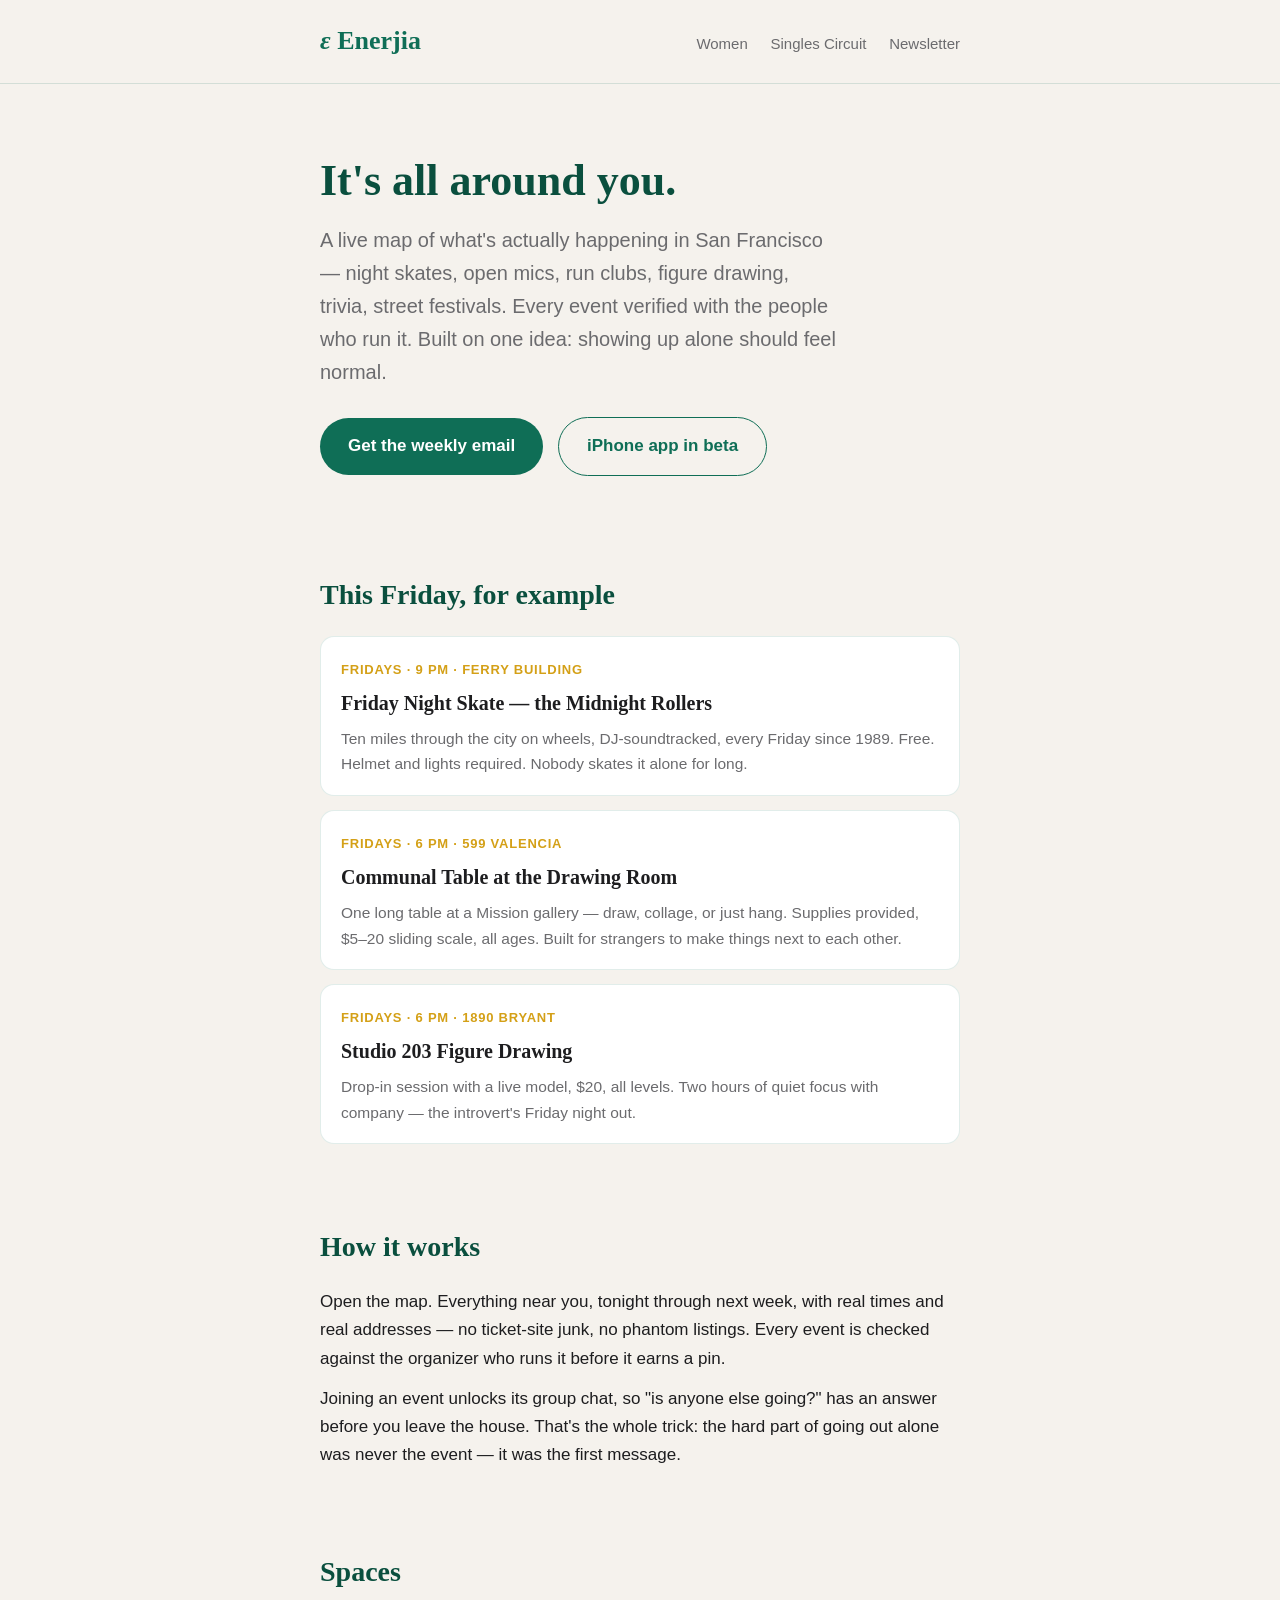
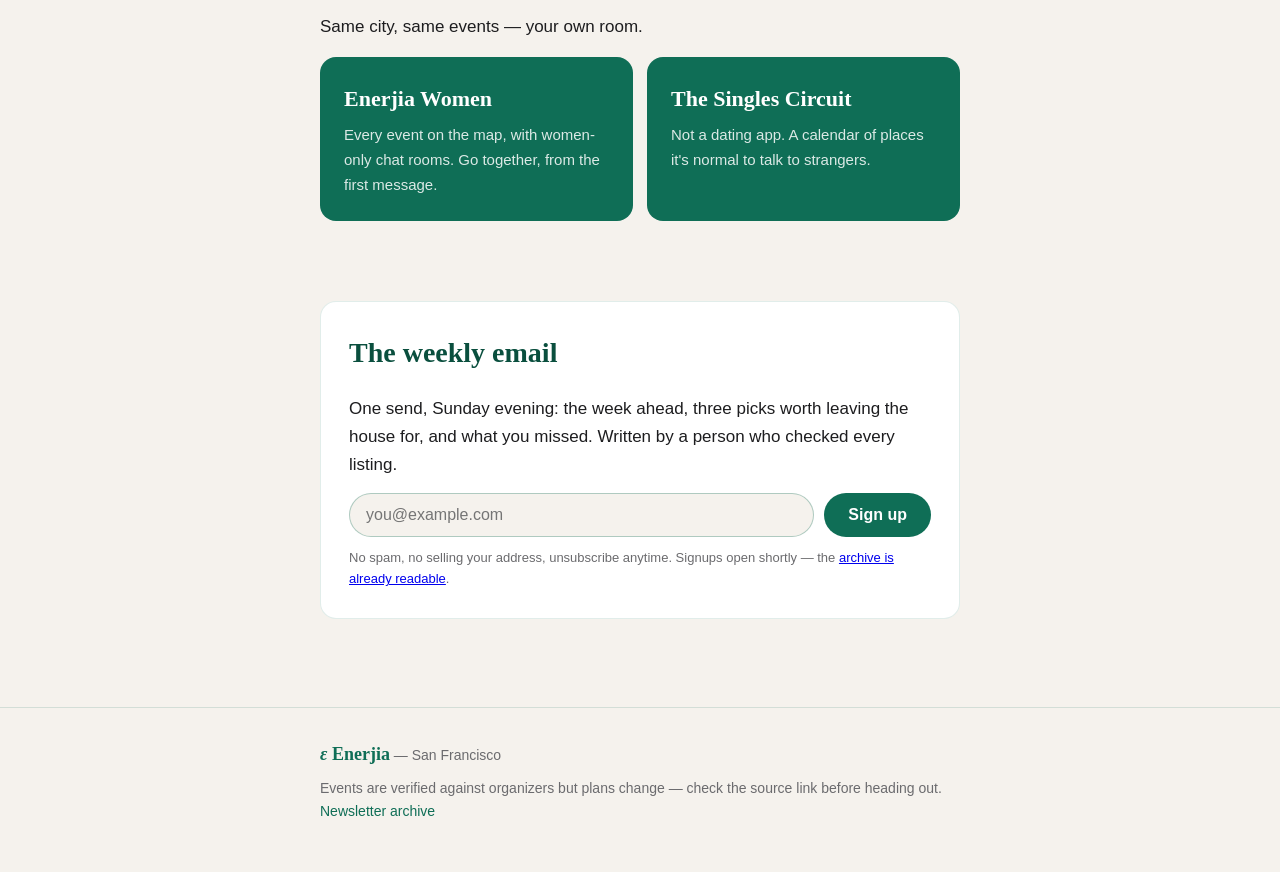
==== index.html @ 993fcb27 "Phase 1 site: home, community landing pages, newsletter archive Static HTML + stdlib Python generato" ====
<!DOCTYPE html>
<html lang="en">
<head>
<meta charset="utf-8">
<meta name="viewport" content="width=device-width, initial-scale=1">
<title>Enerjia — what's happening near you in San Francisco</title>
<meta name="description" content="A map of everything happening in San Francisco — run clubs, open mics, night skates, figure drawing, trivia, street festivals. Free to browse. Built so showing up alone feels normal.">
<!-- TODO(domain): set canonical + og:url once the domain is claimed -->
<link rel="stylesheet" href="style.css">
<script type="application/ld+json">
{
  "@context": "https://schema.org",
  "@type": "Organization",
  "name": "Enerjia",
  "description": "Map-first discovery of events in San Francisco.",
  "areaServed": "San Francisco, CA"
}
</script>
</head>
<body>

<header class="site">
  <div class="wrap">
    <a class="wordmark" href="./"><span class="eps">ε</span> Enerjia</a>
    <nav class="site">
      <a href="women.html">Women</a>
      <a href="singles.html">Singles Circuit</a>
      <a href="newsletter/">Newsletter</a>
    </nav>
  </div>
</header>

<main class="wrap">

  <div class="hero">
    <h1>It's all around you.</h1>
    <p class="lede">A live map of what's actually happening in San Francisco —
    night skates, open mics, run clubs, figure drawing, trivia, street
    festivals. Every event verified with the people who run it. Built on one
    idea: showing up alone should feel normal.</p>
    <!-- TODO(testflight): swap for the public TestFlight link, then the App Store link -->
    <a class="cta" href="#newsletter">Get the weekly email</a>
    <a class="cta secondary" href="#newsletter" style="margin-left:10px">iPhone app in beta</a>
  </div>

  <section>
    <h2>This Friday, for example</h2>
    <div class="picks">
      <div class="pick">
        <span class="when">Fridays · 9 PM · Ferry Building</span>
        <h3>Friday Night Skate — the Midnight Rollers</h3>
        <p>Ten miles through the city on wheels, DJ-soundtracked, every Friday
        since 1989. Free. Helmet and lights required. Nobody skates it alone
        for long.</p>
      </div>
      <div class="pick">
        <span class="when">Fridays · 6 PM · 599 Valencia</span>
        <h3>Communal Table at the Drawing Room</h3>
        <p>One long table at a Mission gallery — draw, collage, or just hang.
        Supplies provided, $5–20 sliding scale, all ages. Built for strangers
        to make things next to each other.</p>
      </div>
      <div class="pick">
        <span class="when">Fridays · 6 PM · 1890 Bryant</span>
        <h3>Studio 203 Figure Drawing</h3>
        <p>Drop-in session with a live model, $20, all levels. Two hours of
        quiet focus with company — the introvert's Friday night out.</p>
      </div>
    </div>
  </section>

  <section>
    <h2>How it works</h2>
    <p>Open the map. Everything near you, tonight through next week, with real
    times and real addresses — no ticket-site junk, no phantom listings. Every
    event is checked against the organizer who runs it before it earns a pin.</p>
    <p>Joining an event unlocks its group chat, so "is anyone else going?" has
    an answer before you leave the house. That's the whole trick: the hard part
    of going out alone was never the event — it was the first message.</p>
  </section>

  <section>
    <h2>Spaces</h2>
    <p>Same city, same events — your own room.</p>
    <div class="spaces" style="margin-top:16px">
      <a class="space" href="women.html">
        <h3>Enerjia Women</h3>
        <p>Every event on the map, with women-only chat rooms. Go together,
        from the first message.</p>
      </a>
      <a class="space" href="singles.html">
        <h3>The Singles Circuit</h3>
        <p>Not a dating app. A calendar of places it's normal to talk to
        strangers.</p>
      </a>
    </div>
  </section>

  <section id="newsletter">
    <div class="signup">
      <h2>The weekly email</h2>
      <p>One send, Sunday evening: the week ahead, three picks worth leaving
      the house for, and what you missed. Written by a person who checked
      every listing.</p>
      <!-- TODO(email): wire action to the chosen provider (Buttondown:
           https://buttondown.com/api/emails/embed-subscribe/USERNAME).
           Until then the button is disabled so nothing pretends to work. -->
      <form onsubmit="return false">
        <input type="email" placeholder="you@example.com" aria-label="Email address" disabled>
        <button disabled title="Signups open shortly">Sign up</button>
      </form>
      <p class="fine">No spam, no selling your address, unsubscribe anytime.
      Signups open shortly — the <a href="newsletter/">archive is already
      readable</a>.</p>
    </div>
  </section>

</main>

<footer class="site">
  <div class="wrap">
    <p><span class="wordmark" style="font-size:18px"><span class="eps">ε</span> Enerjia</span>
    — San Francisco</p>
    <p style="margin-top:8px">Events are verified against organizers but plans
    change — check the source link before heading out.
    <a href="newsletter/">Newsletter archive</a></p>
  </div>
</footer>

</body>
</html>
---- style.css ----
/* Enerjia web — same identity as the app: deep green #0F6E56, cream #F5F2ED,
   serif display. One file, no framework, loads in one round trip. */

:root {
  --green: #0F6E56;
  --green-dark: #0A4F3E;
  --cream: #F5F2ED;
  --ink: #1D1D1F;
  --muted: #6B6B6E;
  --gold: #D4A017;
}

* { margin: 0; padding: 0; box-sizing: border-box; }

body {
  background: var(--cream);
  color: var(--ink);
  font: 17px/1.65 -apple-system, BlinkMacSystemFont, "Segoe UI", Helvetica, Arial, sans-serif;
}

.wrap { max-width: 680px; margin: 0 auto; padding: 0 20px; }

h1, h2, h3, .wordmark { font-family: Georgia, "Times New Roman", serif; }

header.site {
  padding: 20px 0;
  border-bottom: 1px solid rgba(15, 110, 86, 0.15);
}
header.site .wrap {
  display: flex; align-items: baseline; justify-content: space-between;
  flex-wrap: wrap; gap: 8px;
}
.wordmark { font-size: 26px; font-weight: 700; color: var(--green); text-decoration: none; }
.wordmark .eps { font-style: italic; }
nav.site a {
  color: var(--muted); text-decoration: none; font-size: 15px; margin-left: 18px;
}
nav.site a:hover { color: var(--green); }

.hero { padding: 72px 0 56px; }
.hero h1 { font-size: 44px; line-height: 1.15; color: var(--green-dark); max-width: 560px; }
.hero p.lede { font-size: 20px; color: var(--muted); margin-top: 18px; max-width: 520px; }

.cta {
  display: inline-block; margin-top: 28px; background: var(--green); color: #fff;
  padding: 14px 28px; border-radius: 999px; text-decoration: none; font-weight: 600;
}
.cta:hover { background: var(--green-dark); }
.cta.secondary { background: transparent; color: var(--green); border: 1.5px solid var(--green); }

section { padding: 40px 0; }
section h2 { font-size: 28px; color: var(--green-dark); margin-bottom: 18px; }
section p + p { margin-top: 12px; }

.picks { display: grid; gap: 14px; margin-top: 8px; }
.pick {
  background: #fff; border-radius: 14px; padding: 18px 20px;
  border: 1px solid rgba(15, 110, 86, 0.12);
}
.pick .when { font-size: 13px; font-weight: 700; letter-spacing: 0.06em;
  text-transform: uppercase; color: var(--gold); }
.pick h3 { font-size: 20px; margin: 4px 0 6px; }
.pick p { color: var(--muted); font-size: 15.5px; }

.spaces { display: grid; gap: 14px; grid-template-columns: 1fr; }
@media (min-width: 560px) { .spaces { grid-template-columns: 1fr 1fr; } }
.space {
  display: block; background: var(--green); color: #fff; border-radius: 16px;
  padding: 24px; text-decoration: none;
}
.space:hover { background: var(--green-dark); }
.space h3 { font-size: 22px; margin-bottom: 6px; }
.space p { opacity: 0.85; font-size: 15px; }

.signup {
  background: #fff; border-radius: 16px; padding: 28px;
  border: 1px solid rgba(15, 110, 86, 0.12);
}
.signup form { display: flex; gap: 10px; margin-top: 14px; flex-wrap: wrap; }
.signup input[type="email"] {
  flex: 1; min-width: 220px; padding: 12px 16px; font-size: 16px;
  border: 1.5px solid rgba(15, 110, 86, 0.3); border-radius: 999px; background: var(--cream);
}
.signup button {
  background: var(--green); color: #fff; border: 0; padding: 12px 24px;
  border-radius: 999px; font-size: 16px; font-weight: 600; cursor: pointer;
}
.signup .fine { font-size: 13px; color: var(--muted); margin-top: 10px; }

article.issue h1 { font-size: 34px; color: var(--green-dark); margin: 40px 0 8px; }
article.issue h2 { font-size: 26px; color: var(--green-dark); margin: 32px 0 10px; }
article.issue h3 { font-size: 20px; color: var(--ink); margin: 22px 0 6px; }
article.issue p { margin: 12px 0; }
article.issue ul { margin: 12px 0 12px 24px; }
article.issue li { margin: 6px 0; }
article.issue hr { border: 0; border-top: 1px solid rgba(15, 110, 86, 0.15); margin: 28px 0; }
article.issue em { color: var(--muted); }
.issue-date { color: var(--muted); font-size: 15px; }

ul.archive { list-style: none; margin-top: 10px; }
ul.archive li {
  background: #fff; border: 1px solid rgba(15, 110, 86, 0.12);
  border-radius: 12px; margin-bottom: 10px;
}
ul.archive a { display: block; padding: 16px 20px; text-decoration: none; color: var(--ink); }
ul.archive a:hover { background: rgba(15, 110, 86, 0.05); }
ul.archive .date { color: var(--muted); font-size: 14px; }

footer.site {
  border-top: 1px solid rgba(15, 110, 86, 0.15);
  padding: 32px 0 48px; margin-top: 48px;
  color: var(--muted); font-size: 14px;
}
footer.site a { color: var(--green); text-decoration: none; }

.note {
  background: rgba(212, 160, 23, 0.1); border: 1px solid rgba(212, 160, 23, 0.35);
  border-radius: 10px; padding: 12px 16px; font-size: 14.5px; color: #7A5D0E;
}
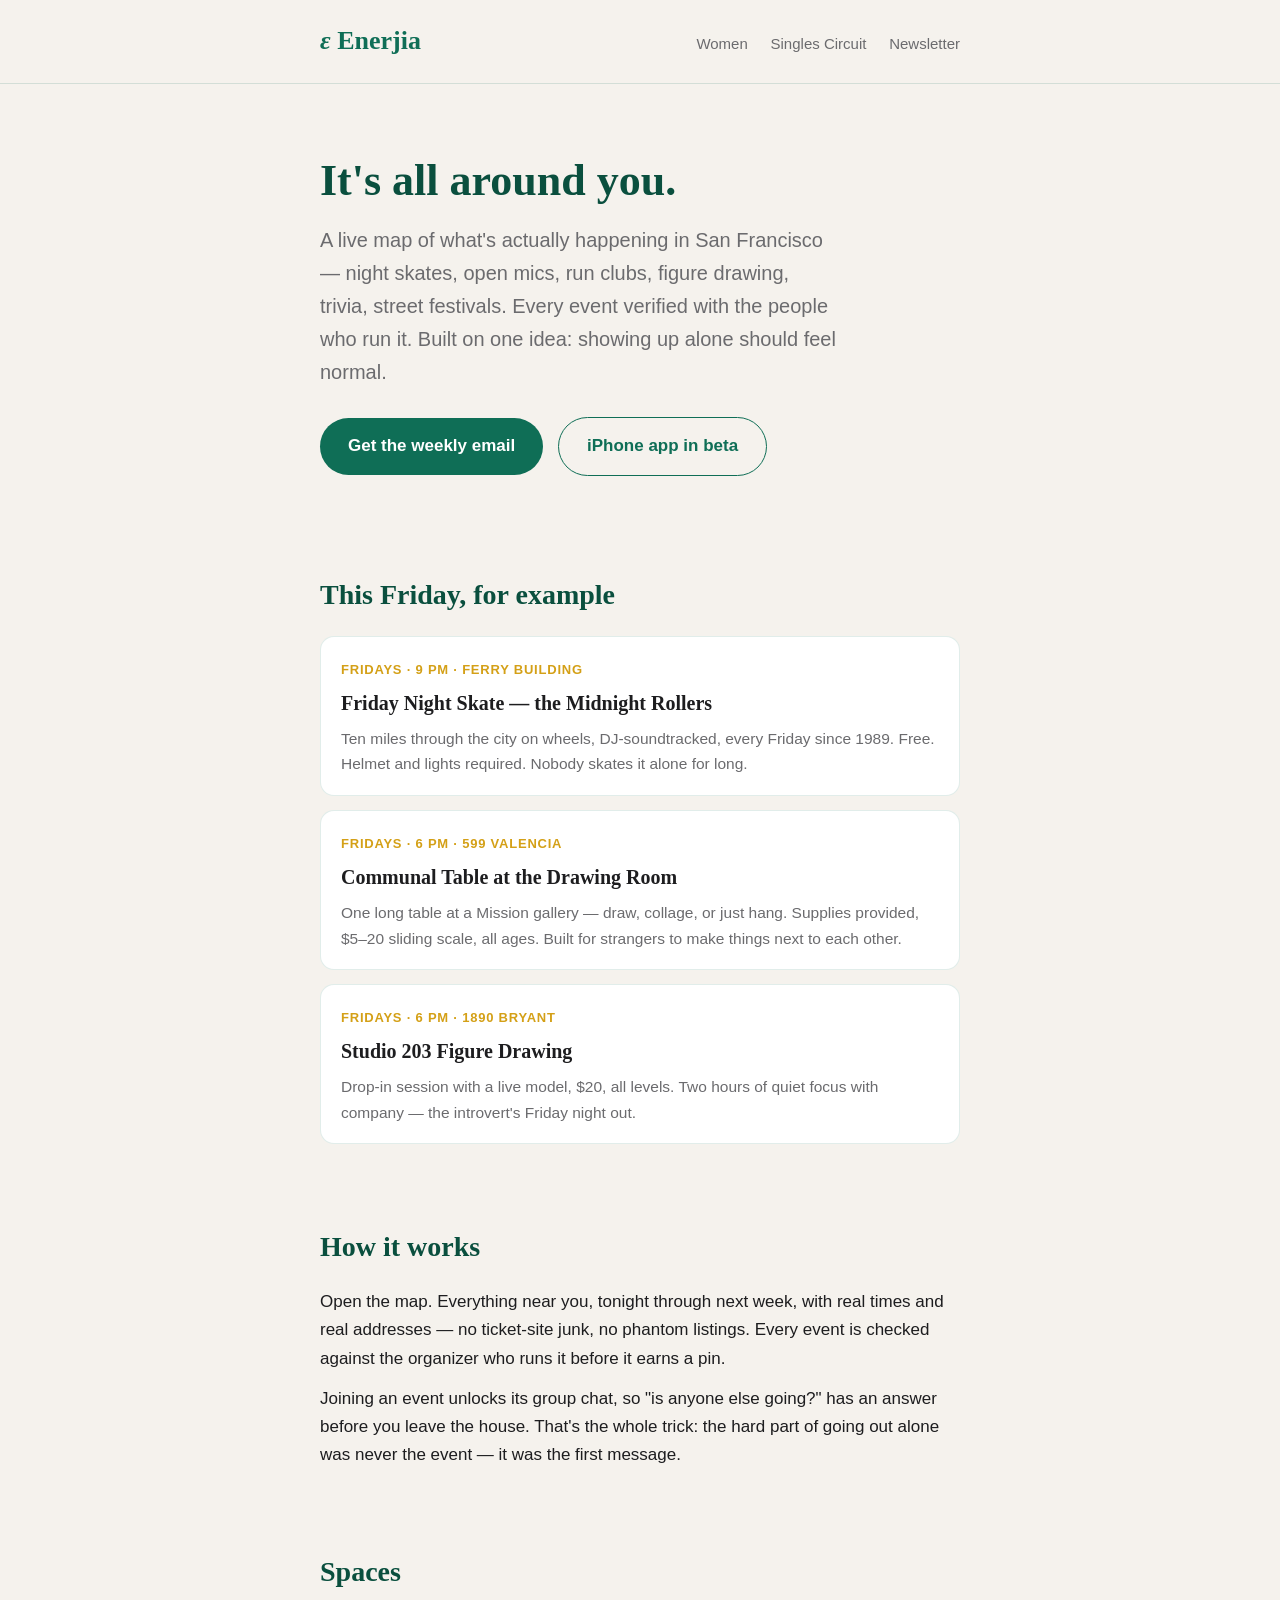
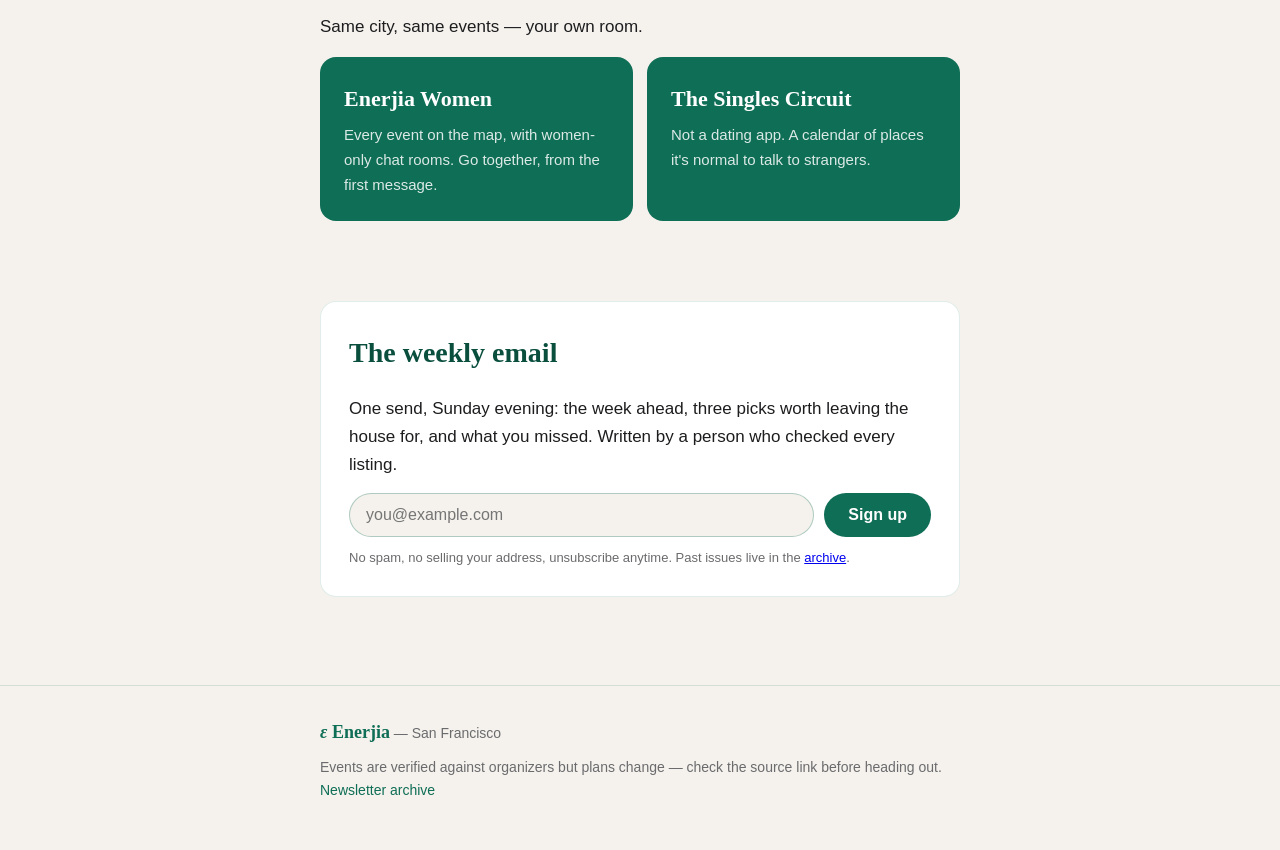
==== commit d169d677: "Wire newsletter signup to Buttondown (username: enerjia) Plain form POST per Buttondown docs - no JS" ====
--- a/index.html
+++ b/index.html
@@ -102,16 +102,19 @@
       <p>One send, Sunday evening: the week ahead, three picks worth leaving
       the house for, and what you missed. Written by a person who checked
       every listing.</p>
-      <!-- TODO(email): wire action to the chosen provider (Buttondown:
-           https://buttondown.com/api/emails/embed-subscribe/USERNAME).
-           Until then the button is disabled so nothing pretends to work. -->
-      <form onsubmit="return false">
-        <input type="email" placeholder="you@example.com" aria-label="Email address" disabled>
-        <button disabled title="Signups open shortly">Sign up</button>
+      <!-- Buttondown embed. A plain form POST on purpose: their endpoint
+           sometimes redirects new subscribers through CAPTCHA/validation,
+           which fetch()-style submits would break. Username must match the
+           Buttondown account exactly. -->
+      <form action="https://buttondown.com/api/emails/embed-subscribe/enerjia"
+            method="post" class="embeddable-buttondown-form">
+        <input type="email" name="email" placeholder="you@example.com"
+               aria-label="Email address" required>
+        <input type="hidden" value="1" name="embed">
+        <button type="submit">Sign up</button>
       </form>
       <p class="fine">No spam, no selling your address, unsubscribe anytime.
-      Signups open shortly — the <a href="newsletter/">archive is already
-      readable</a>.</p>
+      Past issues live in the <a href="newsletter/">archive</a>.</p>
     </div>
   </section>
 
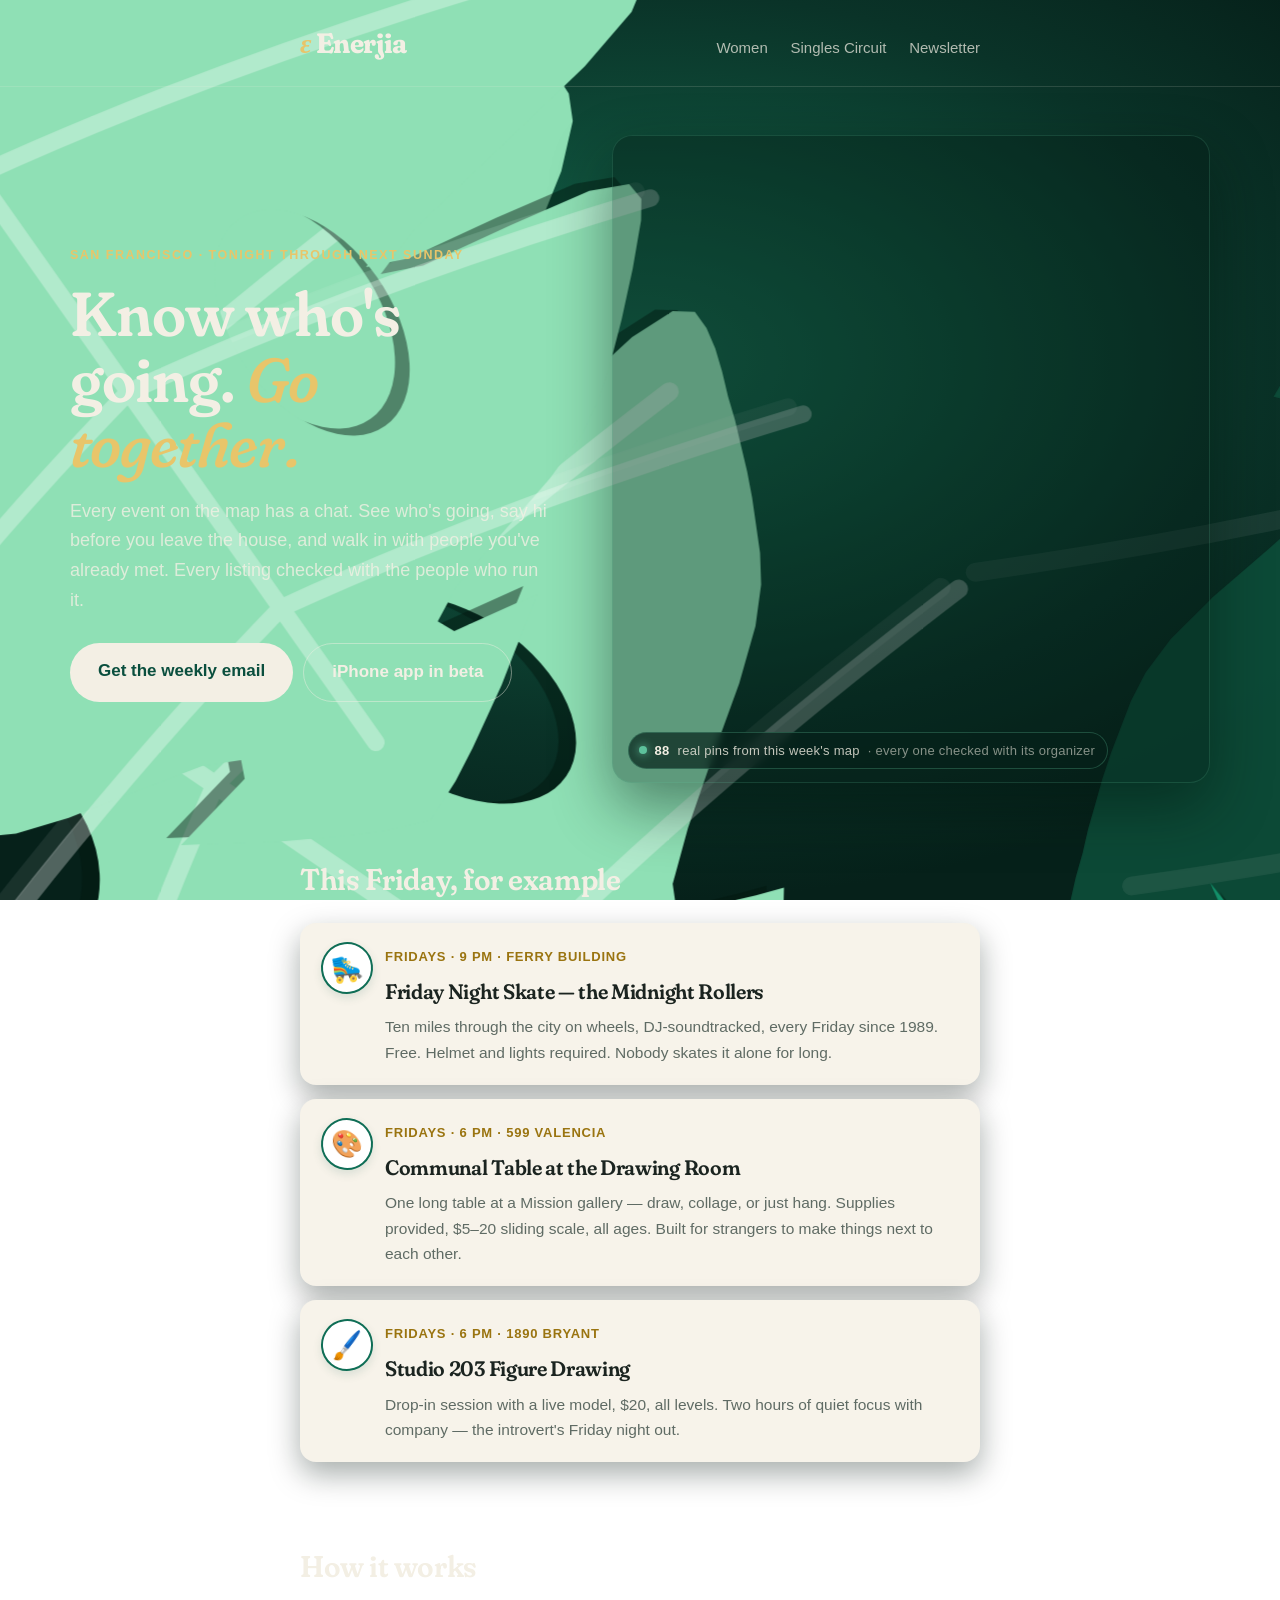
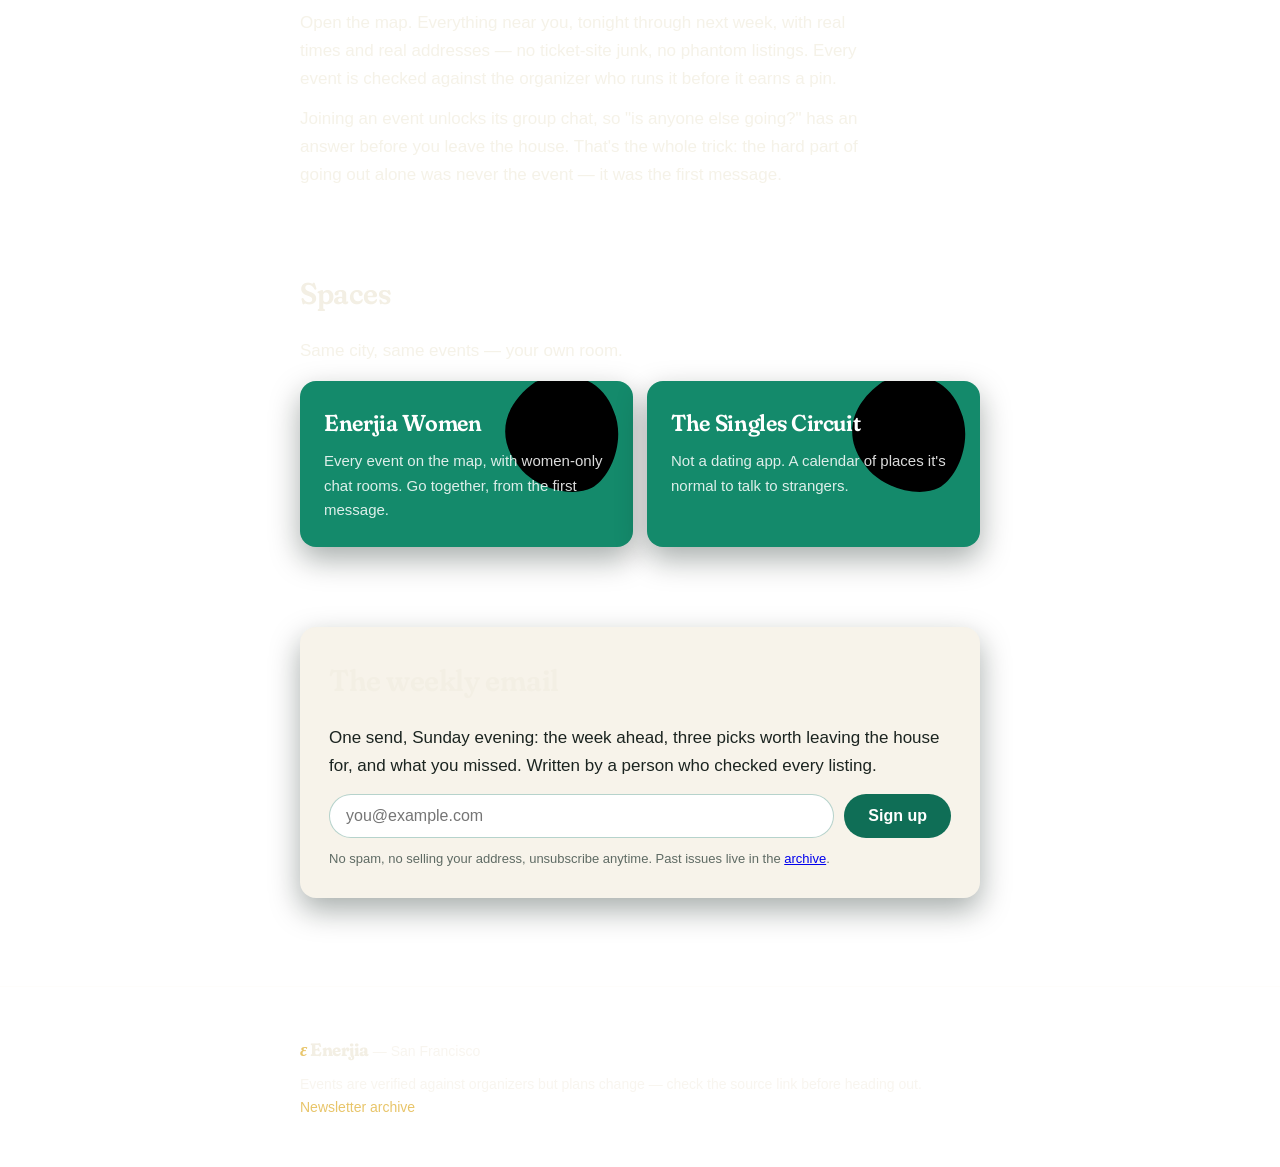
==== commit 1a6c7580: "Landing page: the jungle, the living map, and a headline about going together The home page gets the" ====
--- a/index.html
+++ b/index.html
@@ -4,8 +4,11 @@
 <meta charset="utf-8">
 <meta name="viewport" content="width=device-width, initial-scale=1">
 <title>Enerjia — what's happening near you in San Francisco</title>
-<meta name="description" content="A map of everything happening in San Francisco — run clubs, open mics, night skates, figure drawing, trivia, street festivals. Free to browse. Built so showing up alone feels normal.">
+<meta name="description" content="A map of everything happening in San Francisco — run clubs, open mics, night skates, figure drawing, trivia, street festivals. See who's going, chat before you leave the house, and go together.">
 <!-- TODO(domain): set canonical + og:url once the domain is claimed -->
+<link rel="preconnect" href="https://fonts.googleapis.com">
+<link rel="preconnect" href="https://fonts.gstatic.com" crossorigin>
+<link rel="stylesheet" href="https://fonts.googleapis.com/css2?family=Fraunces:ital,opsz,wght,SOFT,WONK@0,9..144,400..700,0..100,0..1;1,9..144,400..700,0..100,0..1&display=swap">
 <link rel="stylesheet" href="style.css">
 <script type="application/ld+json">
 {
@@ -17,7 +20,14 @@
 }
 </script>
 </head>
-<body>
+<body class="jungle">
+<div id="jungle" aria-hidden="true"></div>
+<svg width="0" height="0" style="position:absolute" aria-hidden="true">
+  <symbol id="leaf" viewBox="0 0 100 100">
+    <path class="blade" d="M50 0 C82 4 100 24 96 52 C94 78 68 100 50 100 C32 100 6 78 4 52 C0 24 18 4 50 0 Z"/>
+    <path class="vein" d="M50 4 L50 97 M50 22 Q38.6 20 27.1 32 M50 22 Q61.4 20 72.9 32 M50 38 Q33.3 36 16.5 48 M50 38 Q66.7 36 83.5 48 M50 54 Q32.2 52 14.3 64 M50 54 Q67.8 52 85.7 64 M50 70 Q35.5 68 20.9 80 M50 70 Q64.5 68 79.1 80"/>
+  </symbol>
+</svg>
 
 <header class="site">
   <div class="wrap">
@@ -30,41 +40,60 @@
   </div>
 </header>
 
+<section class="hero">
+  <div class="hero-grid">
+    <div class="copy">
+      <p class="eyebrow">San Francisco · tonight through next Sunday</p>
+      <h1>Know who's going. <em>Go together.</em></h1>
+      <p class="lede">Every event on the map has a chat. See who's going, say hi
+      before you leave the house, and walk in with people you've already met.
+      Every listing checked with the people who run it.</p>
+      <!-- TODO(testflight): swap for the public TestFlight link, then the App Store link -->
+      <div class="ctas">
+        <a class="cta" href="#newsletter">Get the weekly email</a>
+        <a class="cta secondary" href="#newsletter">iPhone app in beta</a>
+      </div>
+    </div>
+    <div class="mapstage" aria-label="A map of San Francisco with this week's event pins">
+      <canvas id="skymap" aria-hidden="true"></canvas>
+      <p class="legend"><i></i><b>89</b> real pins from this week's map <span>· every one checked with its organizer</span></p>
+    </div>
+  </div>
+</section>
+
 <main class="wrap">
-
-  <div class="hero">
-    <h1>It's all around you.</h1>
-    <p class="lede">A live map of what's actually happening in San Francisco —
-    night skates, open mics, run clubs, figure drawing, trivia, street
-    festivals. Every event verified with the people who run it. Built on one
-    idea: showing up alone should feel normal.</p>
-    <!-- TODO(testflight): swap for the public TestFlight link, then the App Store link -->
-    <a class="cta" href="#newsletter">Get the weekly email</a>
-    <a class="cta secondary" href="#newsletter" style="margin-left:10px">iPhone app in beta</a>
-  </div>
 
   <section>
     <h2>This Friday, for example</h2>
     <div class="picks">
       <div class="pick">
-        <span class="when">Fridays · 9 PM · Ferry Building</span>
-        <h3>Friday Night Skate — the Midnight Rollers</h3>
-        <p>Ten miles through the city on wheels, DJ-soundtracked, every Friday
-        since 1989. Free. Helmet and lights required. Nobody skates it alone
-        for long.</p>
+        <span class="badge">🛼</span>
+        <div>
+          <span class="when">Fridays · 9 PM · Ferry Building</span>
+          <h3>Friday Night Skate — the Midnight Rollers</h3>
+          <p>Ten miles through the city on wheels, DJ-soundtracked, every Friday
+          since 1989. Free. Helmet and lights required. Nobody skates it alone
+          for long.</p>
+        </div>
       </div>
       <div class="pick">
-        <span class="when">Fridays · 6 PM · 599 Valencia</span>
-        <h3>Communal Table at the Drawing Room</h3>
-        <p>One long table at a Mission gallery — draw, collage, or just hang.
-        Supplies provided, $5–20 sliding scale, all ages. Built for strangers
-        to make things next to each other.</p>
+        <span class="badge">🎨</span>
+        <div>
+          <span class="when">Fridays · 6 PM · 599 Valencia</span>
+          <h3>Communal Table at the Drawing Room</h3>
+          <p>One long table at a Mission gallery — draw, collage, or just hang.
+          Supplies provided, $5–20 sliding scale, all ages. Built for strangers
+          to make things next to each other.</p>
+        </div>
       </div>
       <div class="pick">
-        <span class="when">Fridays · 6 PM · 1890 Bryant</span>
-        <h3>Studio 203 Figure Drawing</h3>
-        <p>Drop-in session with a live model, $20, all levels. Two hours of
-        quiet focus with company — the introvert's Friday night out.</p>
+        <span class="badge">🖌️</span>
+        <div>
+          <span class="when">Fridays · 6 PM · 1890 Bryant</span>
+          <h3>Studio 203 Figure Drawing</h3>
+          <p>Drop-in session with a live model, $20, all levels. Two hours of
+          quiet focus with company — the introvert's Friday night out.</p>
+        </div>
       </div>
     </div>
   </section>
@@ -84,11 +113,13 @@
     <p>Same city, same events — your own room.</p>
     <div class="spaces" style="margin-top:16px">
       <a class="space" href="women.html">
+        <div class="leafframe" aria-hidden="true"><svg class="leaf white".strip() style="right:-26px; top:-30px; width:120px; height:150px; --r:-28deg; --d:-1s;"><use href="#leaf"/></svg><svg class="leaf white".strip() style="left:-30px; bottom:-44px; width:110px; height:140px; --r:160deg; --d:-3s;"><use href="#leaf"/></svg></div>
         <h3>Enerjia Women</h3>
         <p>Every event on the map, with women-only chat rooms. Go together,
         from the first message.</p>
       </a>
       <a class="space" href="singles.html">
+        <div class="leafframe" aria-hidden="true"><svg class="leaf white".strip() style="right:-26px; top:-30px; width:120px; height:150px; --r:-28deg; --d:-1s;"><use href="#leaf"/></svg><svg class="leaf white".strip() style="left:-30px; bottom:-44px; width:110px; height:140px; --r:160deg; --d:-3s;"><use href="#leaf"/></svg></div>
         <h3>The Singles Circuit</h3>
         <p>Not a dating app. A calendar of places it's normal to talk to
         strangers.</p>
@@ -121,7 +152,7 @@
 </main>
 
 <footer class="site">
-  <div class="wrap">
+    <div class="wrap">
     <p><span class="wordmark" style="font-size:18px"><span class="eps">ε</span> Enerjia</span>
     — San Francisco</p>
     <p style="margin-top:8px">Events are verified against organizers but plans
@@ -130,5 +161,290 @@
   </div>
 </footer>
 
+<script>
+/* The jungle border. A dark green ground that lightens toward the centre,
+   framed by paper-cut tropical leaves — monstera, feather and fan palms, and
+   the app's own banana leaf — drawn in two layers: a dim back layer for depth
+   and a bright front layer with an offset "paper" shadow. Everything is
+   generated here from a fixed seed, so the layout is the same on every load
+   and there is no image to download. */
+(function () {
+  var host = document.getElementById("jungle"); if (!host) return;
+  var NS = "http://www.w3.org/2000/svg";
+  var W = 1600, H = 1000;
+  var seed = 20261003;
+  function rnd() { seed |= 0; seed = seed + 0x6D2B79F5 | 0; var t = Math.imul(seed ^ seed >>> 15, 1 | seed); t = t + Math.imul(t ^ t >>> 7, 61 | t) ^ t; return ((t ^ t >>> 14) >>> 0) / 4294967296; }
+  function between(a, b) { return a + (b - a) * rnd(); }
+  function pick(arr) { return arr[Math.floor(rnd() * arr.length)]; }
+  function el(name, attrs, parent) { var e = document.createElementNS(NS, name); for (var k in attrs) e.setAttribute(k, attrs[k]); if (parent) parent.appendChild(e); return e; }
+
+  var svg = el("svg", { viewBox: "0 0 " + W + " " + H, preserveAspectRatio: "xMidYMid slice", "aria-hidden": "true" }, host);
+  var defs = el("defs", {}, svg);
+  function symbol(id) { return el("symbol", { id: id, viewBox: "0 0 100 100", overflow: "visible" }, defs); }
+
+  // The app's banana leaf (JungleLeafView.swift), plus veins.
+  (function () {
+    var s = symbol("lf-banana");
+    el("path", { class: "blade", d: "M50 0 C82 4 100 24 96 52 C94 78 68 100 50 100 C32 100 6 78 4 52 C0 24 18 4 50 0 Z" }, s);
+    el("path", { class: "vein", d: "M50 4 L50 97 M50 22 Q38.6 20 27.1 32 M50 22 Q61.4 20 72.9 32 M50 38 Q33.3 36 16.5 48 M50 38 Q66.7 36 83.5 48 M50 54 Q32.2 52 14.3 64 M50 54 Q67.8 52 85.7 64 M50 70 Q35.5 68 20.9 80 M50 70 Q64.5 68 79.1 80" }, s);
+  })();
+
+  // Monstera: a broad leaf with deep side splits and a few holes (evenodd).
+  function monstera(id, lobes, holes) {
+    var s = symbol(id), pts = [], n = 90;
+    for (var i = 0; i <= n; i++) {
+      var t = i / n, y = 100 - t * 100;
+      var w = 46 * Math.pow(Math.sin(Math.PI * t), 0.85);
+      var cut = Math.pow(Math.abs(Math.sin(Math.PI * t * lobes)), 10);
+      var r = w * (1 - 0.55 * cut * (t > 0.12 && t < 0.92 ? 1 : 0));
+      pts.push([50 + r, y]);
+    }
+    var d = "M50 100 ";
+    pts.forEach(function (p) { d += "L" + p[0].toFixed(1) + " " + p[1].toFixed(1) + " "; });
+    for (var j = pts.length - 1; j >= 0; j--) d += "L" + (100 - pts[j][0]).toFixed(1) + " " + pts[j][1].toFixed(1) + " ";
+    d += "Z ";
+    for (var h = 0; h < holes; h++) {
+      var hy = 30 + h * 18, hx = (h % 2 ? 62 : 38), rx = 5 + (h % 2) * 2, ry = 8;
+      d += "M" + (hx - rx) + " " + hy + " a" + rx + " " + ry + " 0 1 0 " + (rx * 2) + " 0 a" + rx + " " + ry + " 0 1 0 " + (-rx * 2) + " 0 Z ";
+    }
+    el("path", { class: "blade", d: d, "fill-rule": "evenodd" }, s);
+    var v = "M50 97 L50 6 ";
+    for (var k = 1; k <= lobes; k++) { var vy = 100 - (k / (lobes + 0.5)) * 92; v += "M50 " + vy.toFixed(1) + " Q34 " + (vy - 3).toFixed(1) + " 16 " + (vy - 9).toFixed(1) + " M50 " + vy.toFixed(1) + " Q66 " + (vy - 3).toFixed(1) + " 84 " + (vy - 9).toFixed(1) + " "; }
+    el("path", { class: "vein", d: v }, s);
+  }
+  monstera("lf-monstera-a", 4, 3);
+  monstera("lf-monstera-b", 5, 2);
+
+  // Feather palm: a curved midrib with tapered leaflets either side.
+  function feather(id, count, spread, lean) {
+    var s = symbol(id);
+    var g = el("g", {}, s);
+    for (var i = 0; i < count; i++) {
+      var t = 0.06 + (i / count) * 0.9;
+      var x = (1 - t) * (1 - t) * 50 + 2 * (1 - t) * t * (50 + lean) + t * t * (50 + lean * 1.6);
+      var y = 100 - t * 100;
+      var len = 34 * Math.pow(Math.sin(Math.PI * Math.min(1, t * 1.15)), 0.7) + 6;
+      [-1, 1].forEach(function (side) {
+        var a = (-90 + side * spread) * Math.PI / 180;
+        var ex = x + Math.cos(a) * len, ey = y + Math.sin(a) * len;
+        var mx = x + Math.cos(a + side * 0.18) * len * 0.5, my = y + Math.sin(a + side * 0.18) * len * 0.5;
+        var nx = x + Math.cos(a - side * 0.12) * len * 0.5, ny = y + Math.sin(a - side * 0.12) * len * 0.5;
+        el("path", { class: "blade", d: "M" + x.toFixed(1) + " " + y.toFixed(1) + " Q" + mx.toFixed(1) + " " + my.toFixed(1) + " " + ex.toFixed(1) + " " + ey.toFixed(1) + " Q" + nx.toFixed(1) + " " + ny.toFixed(1) + " " + x.toFixed(1) + " " + y.toFixed(1) + " Z" }, g);
+      });
+    }
+    el("path", { class: "stem", d: "M50 100 Q" + (50 + lean) + " 50 " + (50 + lean * 1.6) + " 0" }, s);
+  }
+  feather("lf-feather-a", 14, 38, 6);
+  feather("lf-feather-b", 11, 48, -8);
+
+  // Fan palm: blades radiating from the stem.
+  function fan(id, blades, arc) {
+    var s = symbol(id);
+    for (var i = 0; i < blades; i++) {
+      var a = (-90 - arc / 2 + (i / (blades - 1)) * arc) * Math.PI / 180;
+      var len = 62 + 14 * Math.cos((i / (blades - 1) - 0.5) * Math.PI);
+      var ex = 50 + Math.cos(a) * len, ey = 100 + Math.sin(a) * len;
+      var px = Math.cos(a + Math.PI / 2) * 4.2, py = Math.sin(a + Math.PI / 2) * 4.2;
+      el("path", { class: "blade", d: "M" + (50 + px * 0.4).toFixed(1) + " " + (100 + py * 0.4).toFixed(1) + " L" + (50 + px + Math.cos(a) * len * 0.55).toFixed(1) + " " + (100 + py + Math.sin(a) * len * 0.55).toFixed(1) + " L" + ex.toFixed(1) + " " + ey.toFixed(1) + " L" + (50 - px + Math.cos(a) * len * 0.55).toFixed(1) + " " + (100 - py + Math.sin(a) * len * 0.55).toFixed(1) + " Z" }, s);
+    }
+  }
+  fan("lf-fan-a", 13, 150);
+  fan("lf-fan-b", 9, 110);
+
+  var SHAPES = ["lf-banana", "lf-monstera-a", "lf-monstera-b", "lf-feather-a", "lf-feather-b", "lf-fan-a", "lf-fan-b"];
+  var BACK = ["#0A3A2B", "#0C4533", "#0E4E3A"];
+  var FRONT = ["#117F5B", "#13906A", "#19A374", "#22B47F", "#2DC48C"];
+  var LIGHT = ["#6FD6A3", "#8FE0B5"];
+  var back = el("g", { class: "layer back" }, svg);
+  var front = el("g", { class: "layer front" }, svg);
+
+  function place(layer, x, y, rot, size, color, shadow, vein) {
+    var outer = el("g", { transform: "translate(" + x.toFixed(0) + " " + y.toFixed(0) + ") rotate(" + rot.toFixed(1) + ") scale(" + (size / 100).toFixed(3) + ") translate(-50 -100)" }, layer);
+    var sway = el("g", { class: "sway" }, outer);
+    sway.style.animationDuration = between(6, 10).toFixed(1) + "s";
+    sway.style.animationDelay = (-between(0, 10)).toFixed(1) + "s";
+    var shape = pick(SHAPES);
+    if (shadow) el("use", { href: "#" + shape, class: "shadow", transform: "translate(5 9)" }, sway);
+    var u = el("use", { href: "#" + shape, class: "leaf" }, sway);
+    u.style.color = color;
+    u.style.setProperty("--vein", vein);
+  }
+
+  // Anchors along each edge, tips pointing inward with jitter. Sizes shrink
+  // toward the middle of the top and bottom edges so the copy stays clear
+  // even on a narrow screen (where the sides are cropped away).
+  function edge(layer, count, sizes, colors, shadow, vein) {
+    for (var i = 0; i < count; i++) {
+      var t = (i + 0.5) / count + between(-0.03, 0.03), mid = 1 - Math.abs(t - 0.5) * 2;
+      var sz = between(sizes[0], sizes[1]) * (1 - 0.45 * mid);
+      var c = pick(colors);
+      place(layer, t * W, between(-40, 10), 180 + between(-28, 28), sz, c, shadow, vein);
+      place(layer, (1 - t) * W, H - between(-40, 10), between(-28, 28), sz, c, shadow, vein);
+    }
+    var side = Math.round(count * 0.6);
+    for (var j = 0; j < side; j++) {
+      var u = (j + 0.5) / side + between(-0.04, 0.04);
+      var sz2 = between(sizes[0], sizes[1]);
+      place(layer, between(-40, 10), u * H, 90 + between(-26, 26), sz2, pick(colors), shadow, vein);
+      place(layer, W - between(-40, 10), (1 - u) * H, -90 + between(-26, 26), sz2, pick(colors), shadow, vein);
+    }
+  }
+  edge(back, 9, [260, 420], BACK, false, "rgba(255,255,255,0.08)");
+  edge(front, 7, [200, 340], FRONT, true, "rgba(255,255,255,0.22)");
+  [[0, 0, 180], [W, 0, 180], [0, H, 0], [W, H, 0]].forEach(function (c) {
+    for (var k = 0; k < 2; k++) place(front, c[0] + between(-30, 90) * (c[0] ? -1 : 1), c[1] + between(-30, 90) * (c[1] ? -1 : 1), c[2] + (c[0] ? -45 : 45) + between(-20, 20), between(120, 190), pick(LIGHT), true, "rgba(255,255,255,0.3)");
+  });
+})();
+</script>
+<script>
+/* The hero: a night map of San Francisco drawn from real event coordinates.
+   The outline, Market Street, Golden Gate Park and a few arterials are hand-
+   placed; every pin is a venue that has actually carried an event on the map.
+   Canvas rather than SVG so 88 glowing pins and a breathing halo cost nothing. */
+(function () {
+  var cv = document.getElementById("skymap"); if (!cv) return;
+  var ctx = cv.getContext("2d");
+  var reduce = window.matchMedia("(prefers-reduced-motion: reduce)").matches;
+
+  var PINS = [[37.8063,-122.4321],[37.806,-122.4424],[37.8058,-122.4422],[37.8029,-122.4484],[37.8016,-122.3975],[37.8006,-122.4368],[37.8004,-122.4409],[37.8002,-122.4355],[37.7995,-122.4105],[37.7986,-122.4325],[37.7977,-122.433],[37.7955,-122.3937],[37.7955,-122.3934],[37.795,-122.3985],[37.7919,-122.4134],[37.7909,-122.3967],[37.7891,-122.4205],[37.7882,-122.4408],[37.7876,-122.3989],[37.7875,-122.4198],[37.787,-122.4197],[37.7865,-122.4015],[37.7862,-122.4083],[37.786,-122.4397],[37.7845,-122.5007],[37.7843,-122.4019],[37.7842,-122.4377],[37.7841,-122.4323],[37.7831,-122.4042],[37.7827,-122.4641],[37.7825,-122.4681],[37.7813,-122.4634],[37.7807,-122.4086],[37.7802,-122.4161],[37.7792,-122.4159],[37.7786,-122.3893],[37.7768,-122.4182],[37.7767,-122.4379],[37.7764,-122.4242],[37.7753,-122.4029],[37.7753,-122.4376],[37.7753,-122.4092],[37.7733,-122.4405],[37.7726,-122.4602],[37.772,-122.4666],[37.7719,-122.4299],[37.7718,-122.4699],[37.7716,-122.4686],[37.7708,-122.3914],[37.7704,-122.4452],[37.7702,-122.4695],[37.77,-122.4665],[37.7696,-122.4488],[37.7696,-122.4501],[37.7694,-122.4862],[37.7676,-122.4536],[37.7664,-122.4671],[37.766,-122.4643],[37.7654,-122.4662],[37.7647,-122.4334],[37.764,-122.4639],[37.7637,-122.4654],[37.7635,-122.4214],[37.7634,-122.4079],[37.7633,-122.414],[37.7632,-122.4108],[37.763,-122.4765],[37.7628,-122.4197],[37.7618,-122.3877],[37.761,-122.4212],[37.7605,-122.3985],[37.7602,-122.412],[37.7597,-122.4112],[37.7569,-122.3879],[37.7558,-122.4152],[37.7552,-122.4128],[37.7525,-122.4166],[37.7524,-122.3898],[37.7515,-122.4187],[37.7515,-122.4956],[37.7514,-122.429],[37.7494,-122.4977],[37.7423,-122.4155],[37.7399,-122.4047],[37.7298,-122.479],[37.7271,-122.4064],[37.7267,-122.4745],[37.7143,-122.437]];
+  var FEATURED = [
+    [37.7955, -122.3934, "Friday Night Skate", "Fri · 9 PM"],
+    [37.7720, -122.4666, "Lindy in the Park", "Sun · noon"],
+    [37.7833, -122.4618, "Clement St Farmers Market", "Sun · 9 AM"],
+    [37.7635, -122.4214, "Communal Table, Drawing Room", "Fri · 6 PM"],
+    [37.7875, -122.4198, "Swing Night at DecoDance", "Wed · 7 PM"],
+    [37.8016, -122.3975, "Exploratorium After Dark", "Thu · 6 PM"],
+    [37.7399, -122.4047, "Dance Fridays, Space 550", "Fri · 8 PM"],
+    [37.8060, -122.4424, "Marina Run Club", "Tue · 7 AM"],
+    [37.7764, -122.4242, "PROXY outdoor movies", "Fri · 7:15 PM"],
+    [37.7941, -122.4068, "Chinatown Night Market", "2nd Fri · 5 PM"]
+  ];
+  /* lon,lat — the peninsula, clockwise from Lands End. Rough on purpose; it
+     reads as the city at a glance, which is all a backdrop needs. */
+  var COAST = [[-122.511,37.787],[-122.505,37.7925],[-122.495,37.7885],[-122.489,37.788],[-122.484,37.793],[-122.4775,37.8095],[-122.465,37.8065],[-122.450,37.806],[-122.443,37.807],[-122.430,37.8085],[-122.423,37.808],[-122.417,37.8095],[-122.410,37.8095],[-122.402,37.806],[-122.397,37.801],[-122.393,37.795],[-122.388,37.789],[-122.3885,37.778],[-122.3875,37.772],[-122.385,37.765],[-122.383,37.758],[-122.383,37.748],[-122.375,37.738],[-122.360,37.728],[-122.370,37.720],[-122.385,37.712],[-122.400,37.708],[-122.505,37.708],[-122.509,37.715],[-122.510,37.740],[-122.510,37.770],[-122.511,37.785]];
+  var MARKET = [[-122.3937,37.7946],[-122.4350,37.7622]];
+  var GGP = [[-122.5106,37.7745],[-122.4540,37.7665]];
+  var ROADS = [
+    [[-122.511,37.7812],[-122.404,37.7812]],   /* Geary */
+    [[-122.4225,37.806],[-122.4225,37.773]],   /* Van Ness */
+    [[-122.4755,37.790],[-122.4755,37.708]],   /* 19th Ave */
+    [[-122.4385,37.800],[-122.4385,37.770]],   /* Divisadero */
+    [[-122.4195,37.7655],[-122.4365,37.7105]], /* Mission St, south */
+    [[-122.3885,37.7765],[-122.3905,37.730]],  /* Third St */
+    [[-122.4030,37.7955],[-122.4160,37.8065]], /* Columbus */
+    [[-122.448,37.800],[-122.4225,37.800]]     /* Lombard */
+  ];
+
+  var LON0 = -122.52, LON1 = -122.355, LAT0 = 37.70, LAT1 = 37.825;
+  var K = Math.cos(37.76 * Math.PI / 180);
+  var W = 0, H = 0, F = null, dpr = 1, raf = 0, visible = true, t0 = 0;
+
+  function fit() {
+    var aspect = ((LON1 - LON0) * K) / (LAT1 - LAT0);
+    var top = W >= 600 ? 72 : 24;                  /* headroom under the overlaid header */
+    var availW = W * 0.9, availH = H - top - 48;
+    var mh = availH, mw = mh * aspect;
+    if (mw > availW) { mw = availW; mh = mw / aspect; }
+    var ox = (W - mw) / 2, oy = top + (availH - mh) / 2;
+    return { s: mw / ((LON1 - LON0) * K), ox: ox, oy: oy };
+  }
+  function P(lon, lat) { return [F.ox + (lon - LON0) * K * F.s, F.oy + (LAT1 - lat) * F.s]; }
+  function path(pts) { ctx.beginPath(); pts.forEach(function (p, i) { var q = P(p[0], p[1]); i ? ctx.lineTo(q[0], q[1]) : ctx.moveTo(q[0], q[1]); }); }
+
+  function resize() {
+    var r = cv.parentElement.getBoundingClientRect();
+    W = Math.max(320, Math.round(r.width)); H = Math.max(400, Math.round(r.height));
+    dpr = Math.min(2, window.devicePixelRatio || 1);
+    cv.width = W * dpr; cv.height = H * dpr;
+    ctx.setTransform(dpr, 0, 0, dpr, 0, 0);
+    F = fit();
+    if (reduce) draw(0);
+  }
+
+  function roundRect(x, y, w, h, r) { ctx.beginPath(); ctx.moveTo(x + r, y); ctx.arcTo(x + w, y, x + w, y + h, r); ctx.arcTo(x + w, y + h, x, y + h, r); ctx.arcTo(x, y + h, x, y, r); ctx.arcTo(x, y, x + w, y, r); ctx.closePath(); }
+
+  function draw(t) {
+    ctx.clearRect(0, 0, W, H);
+    /* no ground fill: the page's green radial and the leaf border show through the water */
+
+    /* land */
+    path(COAST); ctx.closePath();
+    ctx.fillStyle = "rgba(255,255,255,0.045)"; ctx.fill();
+    ctx.save(); path(COAST); ctx.closePath(); ctx.clip();
+
+    /* street grid, faint, clipped to land */
+    ctx.strokeStyle = "rgba(93,193,156,0.055)"; ctx.lineWidth = 1;
+    for (var lon = LON0; lon <= LON1; lon += 0.0075) { var a = P(lon, LAT0), b = P(lon, LAT1); ctx.beginPath(); ctx.moveTo(a[0], a[1]); ctx.lineTo(b[0], b[1]); ctx.stroke(); }
+    for (var lat = LAT0; lat <= LAT1; lat += 0.006) { var c = P(LON0, lat), d = P(LON1, lat); ctx.beginPath(); ctx.moveTo(c[0], c[1]); ctx.lineTo(d[0], d[1]); ctx.stroke(); }
+
+    /* Golden Gate Park */
+    var g0 = P(GGP[0][0], GGP[0][1]), g1 = P(GGP[1][0], GGP[1][1]);
+    ctx.fillStyle = "rgba(93,193,156,0.10)"; ctx.fillRect(g0[0], g0[1], g1[0] - g0[0], g1[1] - g0[1]);
+
+    /* SoMa diagonals parallel to Market, south of it */
+    var m0 = P(MARKET[0][0], MARKET[0][1]), m1 = P(MARKET[1][0], MARKET[1][1]);
+    var dx = m1[0] - m0[0], dy = m1[1] - m0[1], len = Math.hypot(dx, dy), nx = dy / len, ny = -dx / len;
+    ctx.strokeStyle = "rgba(93,193,156,0.09)";
+    for (var k = 1; k <= 6; k++) { var off = k * 12; ctx.beginPath(); ctx.moveTo(m0[0] - nx * off + dx * 0.02, m0[1] - ny * off + dy * 0.02); ctx.lineTo(m0[0] - nx * off + dx * 0.62, m0[1] - ny * off + dy * 0.62); ctx.stroke(); }
+
+    /* arterials + Market */
+    ctx.strokeStyle = "rgba(93,193,156,0.14)"; ctx.lineWidth = 1.2;
+    ROADS.forEach(function (r) { path(r); ctx.stroke(); });
+    ctx.strokeStyle = "rgba(93,193,156,0.32)"; ctx.lineWidth = 1.8; path(MARKET); ctx.stroke();
+    ctx.restore();
+
+    /* shoreline */
+    path(COAST); ctx.closePath(); ctx.strokeStyle = "rgba(93,193,156,0.28)"; ctx.lineWidth = 1.2; ctx.stroke();
+
+    /* pins */
+    var breathe = reduce ? 0 : t / 1000;
+    PINS.forEach(function (p, i) {
+      var q = P(p[1], p[0]);
+      var r = 7 + Math.sin(breathe * 1.4 + i * 0.7) * 1.6;
+      var g = ctx.createRadialGradient(q[0], q[1], 0, q[0], q[1], r);
+      g.addColorStop(0, "rgba(93,193,156,0.55)"); g.addColorStop(1, "rgba(93,193,156,0)");
+      ctx.fillStyle = g; ctx.beginPath(); ctx.arc(q[0], q[1], r, 0, Math.PI * 2); ctx.fill();
+      ctx.fillStyle = "#8FE4C3"; ctx.beginPath(); ctx.arc(q[0], q[1], 1.9, 0, Math.PI * 2); ctx.fill();
+    });
+
+    /* featured: gold halo, one label at a time */
+    var period = 3200, idx = reduce ? 0 : Math.floor(t / period) % FEATURED.length;
+    var phase = reduce ? 0.5 : (t % period) / period;
+    var env = reduce ? 1 : Math.min(1, phase / 0.14, (1 - phase) / 0.14);
+    FEATURED.forEach(function (f, i) {
+      var q = P(f[1], f[0]);
+      var r = 11 + Math.sin(breathe * 1.1 + i) * 2;
+      var g = ctx.createRadialGradient(q[0], q[1], 0, q[0], q[1], r);
+      g.addColorStop(0, "rgba(240,207,122,0.6)"); g.addColorStop(1, "rgba(240,207,122,0)");
+      ctx.fillStyle = g; ctx.beginPath(); ctx.arc(q[0], q[1], r, 0, Math.PI * 2); ctx.fill();
+      ctx.fillStyle = "#F7E3A6"; ctx.beginPath(); ctx.arc(q[0], q[1], 2.6, 0, Math.PI * 2); ctx.fill();
+      if (i !== idx || env <= 0) return;
+      ctx.save(); ctx.globalAlpha = Math.max(0, env);
+      ctx.font = "600 12px " + "-apple-system, BlinkMacSystemFont, 'Segoe UI', Helvetica, Arial, sans-serif";
+      var label = f[2], sub = f[3];
+      var tw = Math.max(ctx.measureText(label).width, ctx.measureText(sub).width) + 24;
+      var x = q[0] + 14, y = q[1] - 24;
+      if (x + tw > W - 10) x = q[0] - 14 - tw;
+      x = Math.max(10, Math.min(x, W - tw - 10));
+      y = Math.max(10, Math.min(y, H - 52));
+      ctx.fillStyle = "rgba(6,33,26,0.92)"; roundRect(x, y, tw, 42, 9); ctx.fill();
+      ctx.strokeStyle = "rgba(240,207,122,0.45)"; ctx.lineWidth = 1; ctx.stroke();
+      ctx.fillStyle = "#EEF2EC"; ctx.fillText(label, x + 12, y + 17);
+      ctx.font = "500 11px -apple-system, BlinkMacSystemFont, 'Segoe UI', Helvetica, Arial, sans-serif";
+      ctx.fillStyle = "#F0CF7A"; ctx.fillText(sub, x + 12, y + 33);
+      ctx.restore();
+    });
+  }
+
+  function loop(ts) { if (!t0) t0 = ts; if (visible) draw(ts - t0); raf = requestAnimationFrame(loop); }
+
+  var legendCount = document.querySelector(".legend b"); if (legendCount) legendCount.textContent = PINS.length;
+  resize();
+  if ("ResizeObserver" in window) new ResizeObserver(resize).observe(cv.parentElement); else window.addEventListener("resize", resize);
+  if (reduce) { draw(0); return; }
+  if ("IntersectionObserver" in window) new IntersectionObserver(function (e) { visible = e[0].isIntersecting; }).observe(cv);
+  raf = requestAnimationFrame(loop);
+})();
+</script>
 </body>
 </html>
--- a/style.css
+++ b/style.css
@@ -1,13 +1,21 @@
 /* Enerjia web — same identity as the app: deep green #0F6E56, cream #F5F2ED,
-   serif display. One file, no framework, loads in one round trip. */
+   a serif for anything that speaks, and the jungle leaf from the app's launch
+   and login screens (JungleLeafView.swift), ported to SVG. One file, no
+   framework. Fraunces is loaded from Google Fonts by each page's <head>;
+   everything falls back to Georgia if it doesn't arrive. */
 
 :root {
   --green: #0F6E56;
   --green-dark: #0A4F3E;
   --cream: #F5F2ED;
-  --ink: #1D1D1F;
-  --muted: #6B6B6E;
+  --paper: #FFFDF9;
+  --mint: #E4EEE8;
+  --ink: #1B2420;
+  --muted: #5F6B64;
   --gold: #D4A017;
+  --gold-ink: #9A7410;
+  --line: rgba(15, 110, 86, 0.14);
+  --serif: "Fraunces", Georgia, "Times New Roman", serif;
 }
 
 * { margin: 0; padding: 0; box-sizing: border-box; }
@@ -16,66 +24,140 @@
   background: var(--cream);
   color: var(--ink);
   font: 17px/1.65 -apple-system, BlinkMacSystemFont, "Segoe UI", Helvetica, Arial, sans-serif;
-}
-
-.wrap { max-width: 680px; margin: 0 auto; padding: 0 20px; }
-
-h1, h2, h3, .wordmark { font-family: Georgia, "Times New Roman", serif; }
-
-header.site {
-  padding: 20px 0;
-  border-bottom: 1px solid rgba(15, 110, 86, 0.15);
-}
+  overflow-x: hidden;   /* leaves are allowed to bleed past the column */
+}
+
+.wrap { max-width: 720px; margin: 0 auto; padding: 0 20px; }
+
+/* Display type: Fraunces with its soft and "wonky" axes on. The wonk gives
+   the lowercase a little lean and curl — the fun lives in the letterforms,
+   not in extra decoration. Georgia has no such axes and ignores the setting. */
+h1, h2, h3, .wordmark {
+  font-family: var(--serif);
+  font-weight: 600;
+  font-variation-settings: "opsz" 72, "SOFT" 100, "WONK" 1;
+  letter-spacing: -0.015em;
+  text-wrap: balance;
+}
+h1 em, h2 em { font-style: italic; font-weight: 500; color: var(--gold-ink); }
+
+/* ---------- the leaf ---------- */
+.leaf { position: absolute; color: var(--green); pointer-events: none; overflow: visible;
+  transform: rotate(var(--r, 0deg)); transform-origin: 50% 100%; }
+.leaf .blade { fill: currentColor; opacity: 0.11; }
+.leaf .vein { fill: none; stroke: currentColor; stroke-width: 1.1; stroke-linecap: round; opacity: 0.28; }
+.leaf.big .blade { opacity: 0.14; }
+.leaf.white { color: #fff; }
+.leaf.white .blade { opacity: 0.14; }
+.leaf.white .vein { opacity: 0.32; }
+.leafframe { position: absolute; inset: 0; pointer-events: none; z-index: 0; }
+
+@keyframes sway {
+  from { transform: rotate(calc(var(--r, 0deg) - 2.5deg)); }
+  to   { transform: rotate(calc(var(--r, 0deg) + 2.5deg)); }
+}
+@media (prefers-reduced-motion: no-preference) {
+  .leaf { animation: sway 7s ease-in-out infinite alternate; animation-delay: var(--d, 0s); }
+}
+
+/* ---------- header ---------- */
+header.site { padding: 20px 0; border-bottom: 1px solid var(--line); }
 header.site .wrap {
   display: flex; align-items: baseline; justify-content: space-between;
   flex-wrap: wrap; gap: 8px;
 }
-.wordmark { font-size: 26px; font-weight: 700; color: var(--green); text-decoration: none; }
-.wordmark .eps { font-style: italic; }
-nav.site a {
-  color: var(--muted); text-decoration: none; font-size: 15px; margin-left: 18px;
-}
+.wordmark { font-size: 28px; font-weight: 700; color: var(--green); text-decoration: none; }
+.wordmark .eps { font-style: italic; color: var(--gold-ink); }
+nav.site a { color: var(--muted); text-decoration: none; font-size: 15px; margin-left: 18px; }
 nav.site a:hover { color: var(--green); }
 
-.hero { padding: 72px 0 56px; }
-.hero h1 { font-size: 44px; line-height: 1.15; color: var(--green-dark); max-width: 560px; }
-.hero p.lede { font-size: 20px; color: var(--muted); margin-top: 18px; max-width: 520px; }
+/* ---------- hero ---------- */
+.hero { position: relative; padding: 84px 0 64px; }
+.hero > :not(.leafframe):not(.pins) { position: relative; z-index: 1; }
+.eyebrow { font-size: 12.5px; font-weight: 700; letter-spacing: 0.12em; text-transform: uppercase; color: var(--green); margin-bottom: 16px; }
+.hero h1 { font-size: clamp(42px, 8vw, 60px); line-height: 1.05; color: var(--green-dark); max-width: 520px; }
+.hero p.lede { font-size: 20px; color: var(--muted); margin-top: 20px; max-width: 500px; }
+.hero .ctas { display: flex; flex-wrap: wrap; gap: 10px; margin-top: 28px; }
+
+/* The jungle hero: copy beside the living map, both inside the leaf border.
+   One column on phones (words, then the map as its own panel); from 1000px
+   the copy takes the left 44% and the map has the rest to itself. */
+body.jungle .hero { padding: 36px 0 24px; }
+body.jungle .hero-grid { max-width: 1180px; margin: 0 auto; padding: 0 20px; display: grid; grid-template-columns: 1fr; gap: 28px; }
+body.jungle .hero .copy { max-width: 32rem; padding-top: 28px; }
+body.jungle .hero h1 { font-size: clamp(40px, 6.2vw, 62px); max-width: 11ch; }
+body.jungle .hero p.lede { font-size: 18px; max-width: 30rem; }
+body.jungle .mapstage { position: relative; height: clamp(380px, 62vh, 600px); border-radius: 20px; overflow: hidden; background: rgba(4, 24, 18, .35); box-shadow: 0 0 0 1px rgba(93,193,156,.18) inset, 0 24px 60px rgba(2, 20, 14, .45); }
+body.jungle .mapstage canvas { position: absolute; inset: 0; width: 100%; height: 100%; display: block; }
+body.jungle .legend { position: absolute; left: 16px; bottom: 14px; z-index: 2; display: flex; align-items: center; gap: 8px; font-size: 13px; letter-spacing: .02em; color: rgba(243,239,228,.8); background: rgba(6,33,26,.7); padding: 7px 12px 7px 10px; border-radius: 999px; border: 1px solid rgba(93,193,156,.28); backdrop-filter: blur(4px); }
+body.jungle .legend i { width: 8px; height: 8px; border-radius: 50%; background: #5DC19C; box-shadow: 0 0 10px #5DC19C; flex: none; }
+body.jungle .legend b { color: #F3EFE4; font-variant-numeric: tabular-nums; }
+body.jungle .legend span { color: rgba(243,239,228,.55); }
+@media (max-width: 560px) { body.jungle .legend span { display: none; } }
+@media (min-width: 1000px) {
+  body.jungle .hero { padding: 48px 0 32px; }
+  body.jungle .hero-grid { grid-template-columns: minmax(0, 44%) minmax(0, 56%); gap: 40px; align-items: center; }
+  body.jungle .mapstage { height: clamp(520px, 72vh, 680px); }
+}
+
+/* Pins beside the headline: the map's pin, in miniature — emoji face, green ring. Decorative, but every one is a real weekly event. */
+.pins { position: absolute; right: -40px; top: 60px; width: 260px; height: 260px; pointer-events: none; z-index: 0; }
+.pin { position: absolute; display: grid; justify-items: center; gap: 2px; }
+.pin .face { width: 48px; height: 48px; border-radius: 50%; background: #fff; border: 2.5px solid var(--green); display: grid; place-items: center; font-size: 24px; box-shadow: 0 6px 14px rgba(10, 79, 62, 0.16); }
+@keyframes bob { from { translate: 0 0; } to { translate: 0 -7px; } }
+@media (prefers-reduced-motion: no-preference) { .pin { animation: bob 3.6s ease-in-out infinite alternate; animation-delay: var(--d, 0s); } }
+@media (max-width: 760px) { .pins { right: -12px; top: 8px; width: 150px; height: 120px; opacity: 0.9; } .pin:nth-child(n+3) { display: none; } .hero h1, .hero p.lede { max-width: 72%; } }
 
 .cta {
-  display: inline-block; margin-top: 28px; background: var(--green); color: #fff;
+  display: inline-block; background: var(--green); color: #fff;
   padding: 14px 28px; border-radius: 999px; text-decoration: none; font-weight: 600;
-}
-.cta:hover { background: var(--green-dark); }
+  transition: transform .15s ease, background .15s ease;
+}
+.cta:hover { background: var(--green-dark); transform: translateY(-1px); }
 .cta.secondary { background: transparent; color: var(--green); border: 1.5px solid var(--green); }
-
+.cta.secondary:hover { background: var(--mint); }
+.cta:focus-visible, nav.site a:focus-visible, .space:focus-visible, input:focus-visible, button:focus-visible { outline: 2px solid var(--gold); outline-offset: 3px; }
+
+/* ---------- sections ---------- */
 section { padding: 40px 0; }
-section h2 { font-size: 28px; color: var(--green-dark); margin-bottom: 18px; }
+section h2 { font-size: 30px; color: var(--green-dark); margin-bottom: 18px; }
 section p + p { margin-top: 12px; }
 
 .picks { display: grid; gap: 14px; margin-top: 8px; }
 .pick {
-  background: #fff; border-radius: 14px; padding: 18px 20px;
-  border: 1px solid rgba(15, 110, 86, 0.12);
-}
+  background: var(--paper); border-radius: 16px; padding: 18px 20px;
+  border: 1px solid var(--line);
+  display: grid; grid-template-columns: 1fr; gap: 12px; align-items: start;
+  transition: transform .15s ease, box-shadow .15s ease;
+}
+.pick:has(.badge) { grid-template-columns: 52px 1fr; }
+.pick:hover { transform: translateY(-2px); box-shadow: 0 10px 24px rgba(10, 79, 62, 0.10); }
+.pick .badge { width: 52px; height: 52px; border-radius: 50%; background: #fff; border: 2.5px solid var(--green); display: grid; place-items: center; font-size: 26px; box-shadow: 0 4px 10px rgba(10, 79, 62, 0.12); rotate: -6deg; }
+.pick:nth-child(even) .badge { rotate: 6deg; }
 .pick .when { font-size: 13px; font-weight: 700; letter-spacing: 0.06em;
-  text-transform: uppercase; color: var(--gold); }
-.pick h3 { font-size: 20px; margin: 4px 0 6px; }
+  text-transform: uppercase; color: var(--gold-ink); }
+.pick h3 { font-size: 21px; margin: 4px 0 6px; }
 .pick p { color: var(--muted); font-size: 15.5px; }
 
 .spaces { display: grid; gap: 14px; grid-template-columns: 1fr; }
 @media (min-width: 560px) { .spaces { grid-template-columns: 1fr 1fr; } }
 .space {
-  display: block; background: var(--green); color: #fff; border-radius: 16px;
+  display: block; position: relative; overflow: hidden;
+  background: var(--green); color: #fff; border-radius: 16px;
   padding: 24px; text-decoration: none;
-}
-.space:hover { background: var(--green-dark); }
-.space h3 { font-size: 22px; margin-bottom: 6px; }
-.space p { opacity: 0.85; font-size: 15px; }
+  transition: transform .15s ease, background .15s ease;
+}
+.space:hover { background: var(--green-dark); transform: translateY(-2px); }
+.space > :not(.leafframe) { position: relative; z-index: 1; }
+.space h3 { font-size: 23px; margin-bottom: 6px; }
+.space p { opacity: 0.86; font-size: 15px; }
 
 .signup {
-  background: #fff; border-radius: 16px; padding: 28px;
-  border: 1px solid rgba(15, 110, 86, 0.12);
-}
+  position: relative; overflow: hidden;
+  background: var(--paper); border-radius: 16px; padding: 28px;
+  border: 1px solid var(--line);
+}
+.signup > :not(.leaf) { position: relative; z-index: 1; }
 .signup form { display: flex; gap: 10px; margin-top: 14px; flex-wrap: wrap; }
 .signup input[type="email"] {
   flex: 1; min-width: 220px; padding: 12px 16px; font-size: 16px;
@@ -85,35 +167,86 @@
   background: var(--green); color: #fff; border: 0; padding: 12px 24px;
   border-radius: 999px; font-size: 16px; font-weight: 600; cursor: pointer;
 }
+.signup button:hover { background: var(--green-dark); }
 .signup .fine { font-size: 13px; color: var(--muted); margin-top: 10px; }
 
-article.issue h1 { font-size: 34px; color: var(--green-dark); margin: 40px 0 8px; }
-article.issue h2 { font-size: 26px; color: var(--green-dark); margin: 32px 0 10px; }
+/* ---------- newsletter pages ---------- */
+article.issue h1 { font-size: 36px; color: var(--green-dark); margin: 40px 0 8px; }
+article.issue h2 { font-size: 27px; color: var(--green-dark); margin: 32px 0 10px; }
 article.issue h3 { font-size: 20px; color: var(--ink); margin: 22px 0 6px; }
 article.issue p { margin: 12px 0; }
 article.issue ul { margin: 12px 0 12px 24px; }
 article.issue li { margin: 6px 0; }
-article.issue hr { border: 0; border-top: 1px solid rgba(15, 110, 86, 0.15); margin: 28px 0; }
+article.issue hr { border: 0; border-top: 1px solid var(--line); margin: 28px 0; }
 article.issue em { color: var(--muted); }
 .issue-date { color: var(--muted); font-size: 15px; }
 
 ul.archive { list-style: none; margin-top: 10px; }
-ul.archive li {
-  background: #fff; border: 1px solid rgba(15, 110, 86, 0.12);
-  border-radius: 12px; margin-bottom: 10px;
-}
+ul.archive li { background: var(--paper); border: 1px solid var(--line); border-radius: 12px; margin-bottom: 10px; }
 ul.archive a { display: block; padding: 16px 20px; text-decoration: none; color: var(--ink); }
-ul.archive a:hover { background: rgba(15, 110, 86, 0.05); }
+ul.archive a:hover { background: var(--mint); }
 ul.archive .date { color: var(--muted); font-size: 14px; }
 
+/* ---------- footer ---------- */
 footer.site {
-  border-top: 1px solid rgba(15, 110, 86, 0.15);
-  padding: 32px 0 48px; margin-top: 48px;
+  position: relative; overflow: hidden;
+  border-top: 1px solid var(--line);
+  padding: 48px 0 48px; margin-top: 48px;
   color: var(--muted); font-size: 14px;
 }
+footer.site .canopy { position: absolute; left: 0; right: 0; top: 0; height: 70px; pointer-events: none; }
+footer.site .wrap { position: relative; z-index: 1; }
 footer.site a { color: var(--green); text-decoration: none; }
 
 .note {
   background: rgba(212, 160, 23, 0.1); border: 1px solid rgba(212, 160, 23, 0.35);
   border-radius: 10px; padding: 12px 16px; font-size: 14.5px; color: #7A5D0E;
 }
+
+/* ---------- the jungle landing page ----------
+   body.jungle (index only): a dark green ground that lightens toward the
+   centre, a fixed leaf border behind everything (see the generator at the
+   foot of index.html), and cream "paper" cards on top. */
+body.jungle {
+  color: #F3EFE4;
+  background: radial-gradient(ellipse 70% 60% at 50% 40%, #166A50 0%, #0F4F3B 35%, #0A3328 68%, #06211A 100%) fixed;
+}
+body.jungle #jungle { position: fixed; inset: 0; z-index: 0; pointer-events: none; overflow: hidden; }
+body.jungle #jungle svg { width: 100%; height: 100%; display: block; }
+body.jungle #jungle .blade { fill: currentColor; }
+body.jungle #jungle .stem { fill: none; stroke: currentColor; stroke-width: 2.2; stroke-linecap: round; }
+body.jungle #jungle .vein { fill: none; stroke: var(--vein, rgba(255,255,255,.18)); stroke-width: 1.1; stroke-linecap: round; }
+body.jungle #jungle .shadow { color: #04170F; opacity: .45; }
+body.jungle #jungle .shadow .vein { stroke: none; }
+body.jungle #jungle .layer.back { opacity: .9; }
+body.jungle #jungle .sway { transform-box: fill-box; transform-origin: 50% 100%; }
+@keyframes leafsway { from { transform: rotate(-1.4deg); } to { transform: rotate(1.4deg); } }
+@media (prefers-reduced-motion: no-preference) and (min-width: 760px) {
+  body.jungle #jungle .sway { animation: leafsway 8s ease-in-out infinite alternate; }
+}
+body.jungle header.site, body.jungle main, body.jungle footer.site { position: relative; z-index: 1; }
+body.jungle header.site { border-bottom-color: rgba(243,239,228,.14); }
+body.jungle .wordmark { color: #F3EFE4; }
+body.jungle .wordmark .eps { color: #E8C56A; }
+body.jungle nav.site a { color: rgba(243,239,228,.72); }
+body.jungle nav.site a:hover { color: #F3EFE4; }
+body.jungle .eyebrow { color: #E8C56A; }
+body.jungle .hero h1 { color: #F3EFE4; }
+body.jungle h1 em, body.jungle h2 em { color: #E8C56A; }
+body.jungle .hero p.lede { color: rgba(243,239,228,.78); }
+body.jungle .cta { background: #F3EFE4; color: #0A4F3E; }
+body.jungle .cta:hover { background: #fff; }
+body.jungle .cta.secondary { background: transparent; color: #F3EFE4; border-color: rgba(243,239,228,.45); }
+body.jungle .cta.secondary:hover { background: rgba(243,239,228,.1); }
+body.jungle section h2 { color: #F3EFE4; }
+body.jungle section > p { color: rgba(243,239,228,.84); max-width: 60ch; }
+body.jungle .pick, body.jungle .signup { background: #F7F3EA; color: var(--ink); border-color: transparent; box-shadow: 0 12px 30px rgba(2, 20, 14, .35); }
+body.jungle .pick p, body.jungle .signup .fine { color: var(--muted); }
+body.jungle .pick:hover { box-shadow: 0 18px 36px rgba(2, 20, 14, .45); }
+body.jungle .space { background: #148A6B; box-shadow: 0 12px 30px rgba(2, 20, 14, .35); }
+body.jungle .space:hover { background: #19A078; }
+body.jungle .signup input[type="email"] { background: #fff; }
+body.jungle footer.site { border-top-color: rgba(243,239,228,.14); color: rgba(243,239,228,.6); }
+body.jungle footer.site a { color: #E8C56A; }
+body.jungle footer.site .wordmark { color: #F3EFE4; }
+body.jungle .cta:focus-visible, body.jungle nav.site a:focus-visible, body.jungle input:focus-visible, body.jungle button:focus-visible { outline-color: #E8C56A; }
